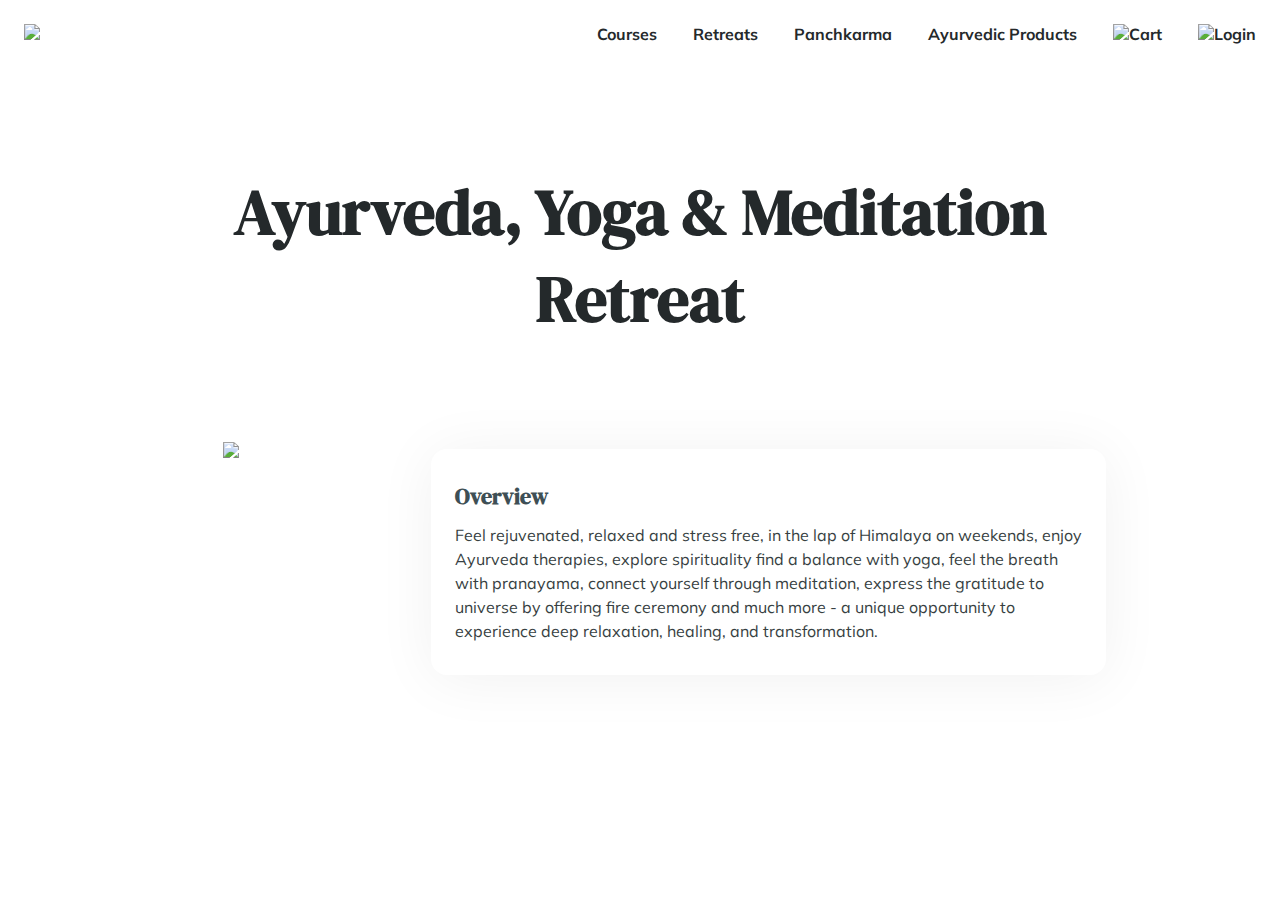
==== retreat.html @ 2ec1c928 "Add files via upload" ====
<!DOCTYPE html>
<html>
    <head><link rel="stylesheet" href="retreat.css">

        <link rel="preconnect" href="https://fonts.googleapis.com">
        <link rel="preconnect" href="https://fonts.gstatic.com" crossorigin>
        <link href="https://fonts.googleapis.com/css2?family=DM+Serif+Display&family=Mulish:wght@400;500;600;700;800;900&display=swap" rel="stylesheet">
        
    </head>
    <body>
        
        <div class="top-navigation-bar">
            
            <!-- Logo -->
            <div>
                <img class="logo" src="images/logo.svg"/>
            </div>
            
            <!-- Primary Nav  -->
            <nav>
                <a href="#">Courses</a>
                <a href="#">Retreats</a>
                <a href="#">Panchkarma</a>
                <a href="#">Ayurvedic Products</a>
            
                <a class="cart" href=""><img src="images/noun_cart_1234598.svg"/>Cart</a>
                <a class="login" href="#"><img src="images/noun_User_2328155.svg"/>Login</a>
            </nav>

        </div>

        <div class="container top-header">
            
            <h1>Ayurveda, Yoga & Meditation Retreat</h1>

            

            <div class="overview-section">
                
                <div class="overvie-image-area">
                    <img src="images/yogagirl-1.png"/>
                </div>

                <div class="overview-content-box">
                    <h4 id="overview">Overview</h4>
                    <p>
                        Feel rejuvenated, relaxed and stress free, in the lap of Himalaya on weekends, 
                        enjoy Ayurveda therapies, explore spirituality find a balance with yoga, 
                        feel the breath with pranayama, connect yourself through meditation, express the
                        gratitude to universe by offering fire ceremony and much more - a unique opportunity 
                        to experience deep relaxation, healing, and transformation. 
                    </p>
                </div>
            </div>
            

        
        </div>

        <div class="page-navigation-box">
            <div class="page-navigation-items container">
                <a class="page-navigation-item-selected" href="#">Highlights</a>
                <a href="#">Program</a>
                <a href="#">Schedule</a>
                <a href="#">Accomodation</a>
                <a href="#">Food</a>
                <a href="#">Inclusion & Exclusions</a>
                <a href="#">Location</a>
                <a href="#">Things to do</a>
                <a href="#">Cancellation Policy</a>
            </div>

        </div>

        
        <div class="highlight-section">
            <img src="images/highlight-section.svg" alt="">
        </div>

        <div class="program-section">
            <img src="images/program-section.svg" alt="">
        </div>







        
    </body>
</html>
---- retreat.css ----
body{
    margin: 0;
    padding: 0;
    font-family: 'Mulish', sans-serif;
    
}


.top-navigation-bar{
    display: flex;
    justify-content: space-between;
    padding: 1.5rem;

}

.logo{
    width: 10em;
}

nav a{
    margin-left: 2em;
    text-decoration: none;
    color: #24292B;
    font-weight: 700;
}


.top-header{
    margin-top: 24px;
    text-align: center;
}

h1{
    font-family: 'DM Serif Display', serif;
    font-size: 4rem;
    text-align: center;
    color: #24292B;
    max-width: 922px;
    margin: 0 auto;
    margin-top: 100px;
}

h4{
    font-family: 'DM Serif Display', serif;
    font-size: 22px;
    color: #3E4F55;
    margin: 0;
    margin-bottom: 12px;
}


.overview-section{
 display: flex;
 align-items: center;
 justify-content: center;
 margin-top: 100px;

}

.overvie-image-area{
    position: relative;
    width: 256px;
    height: 239px;
}

.overview-section img{
    position: absolute;
    left: 48px;
}


.overview-section p{
    margin: 0;
    color: #373F42;
    font-size: 1rem;
    line-height: 1.5rem;
    
}



.overview-content-box{
    width: 675px;
    flex-direction: column;
    padding: 32px 24px;
    text-align: left;
    box-shadow: 0px 4px 60px rgba(0, 0, 0, 0.06);
    border-radius: 16px;
    box-sizing: border-box;
}



.container{
    margin: 0 auto;
    max-width: 1076px;
}

.page-navigation-box{
    height: 48px;
    width: 100%;
    background-color: white;
    filter: drop-shadow(0px 4px 60px rgba(0, 0, 0, 0.06));
    align-items: center;
    margin-top: 100px;
    position: fixed;
    top: 0;
    display: none;
}

.page-navigation-items{
    display: flex;
    flex-direction: row;
    justify-content: space-between;
    align-items: center;
    margin: 0 auto;
    height: 48px;
    width: 1076px;
}

.page-navigation-items a{
    text-decoration: none;
    color:#3E4F55;
    font-weight: 700;
}

.page-navigation-items .page-navigation-item-selected{
    background-color: #11B0A1;
    padding: 15px 12px;
    color: white;
    
}


.highlight-section{
    margin: 0 auto;
    text-align: center;
    margin-top: 100px;

}

.program-section{
    margin: 0 auto;
    text-align: center;
    margin-top: 100px;

}
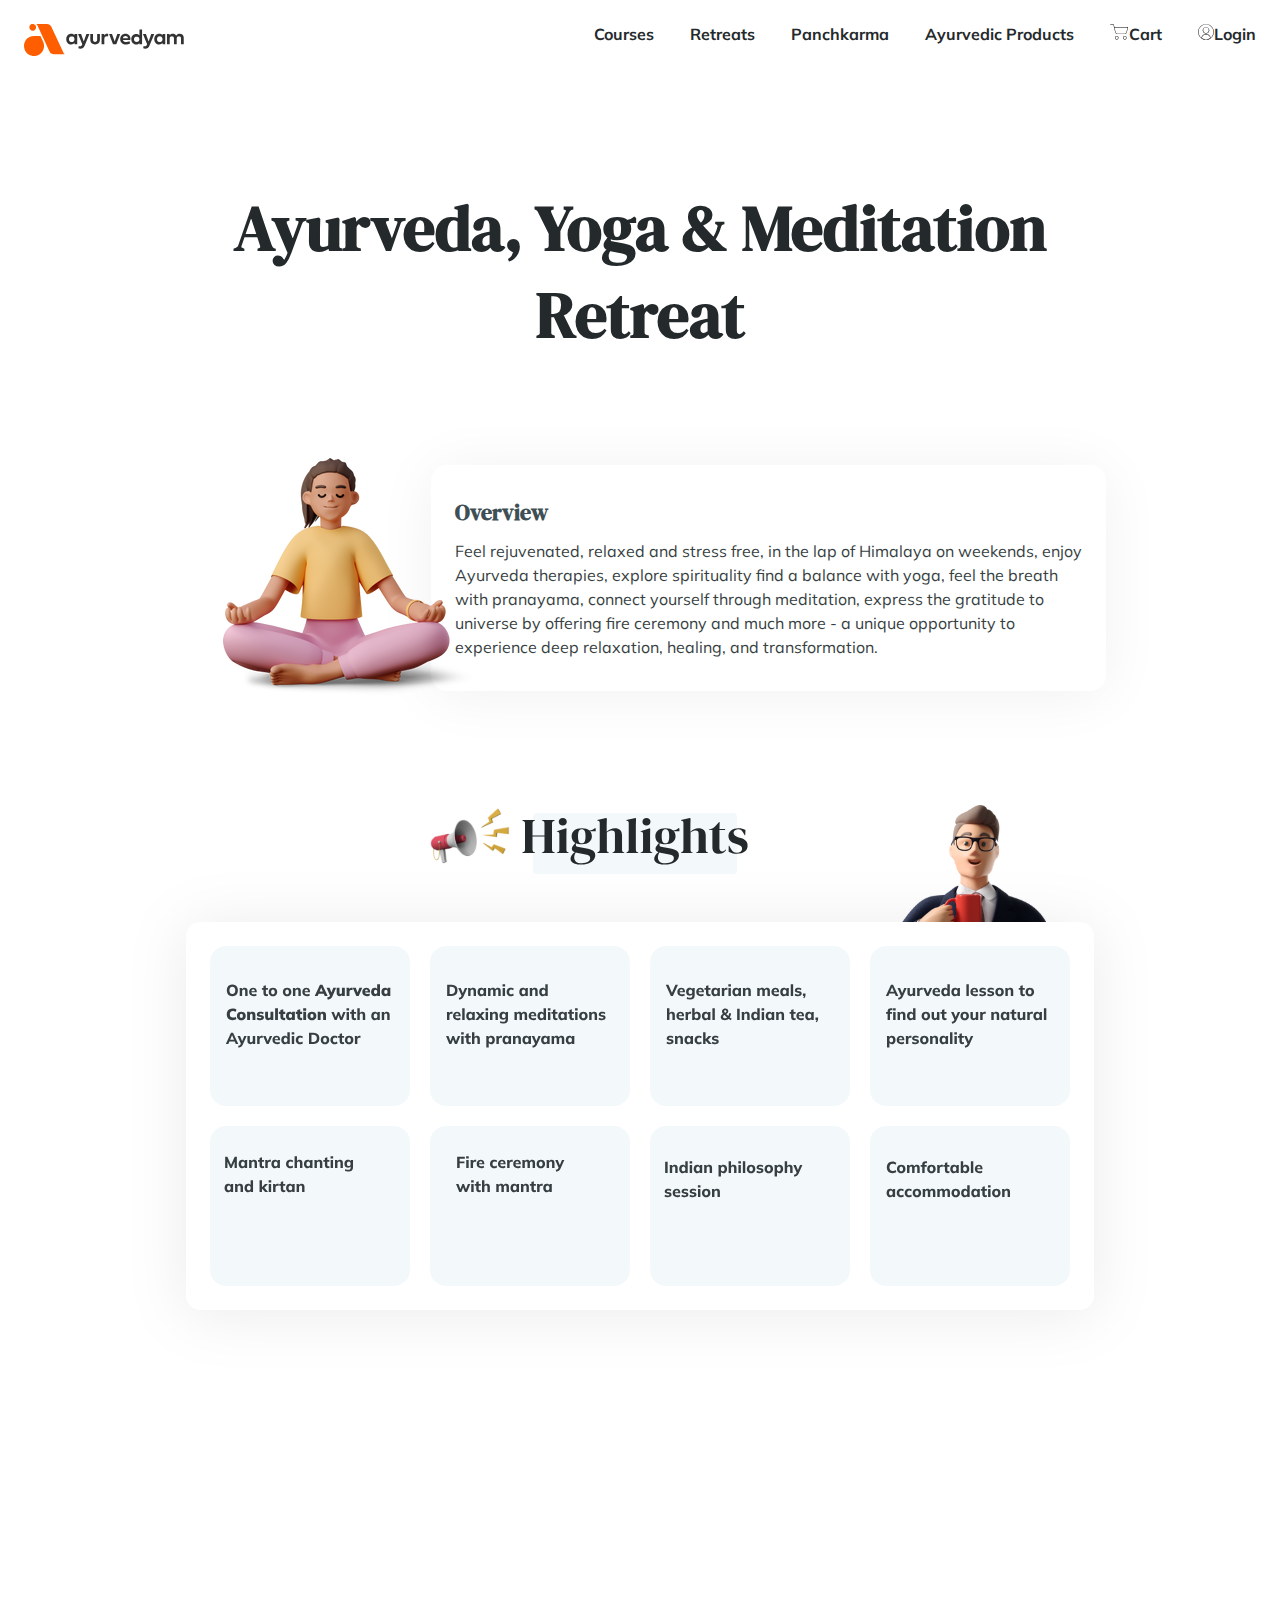
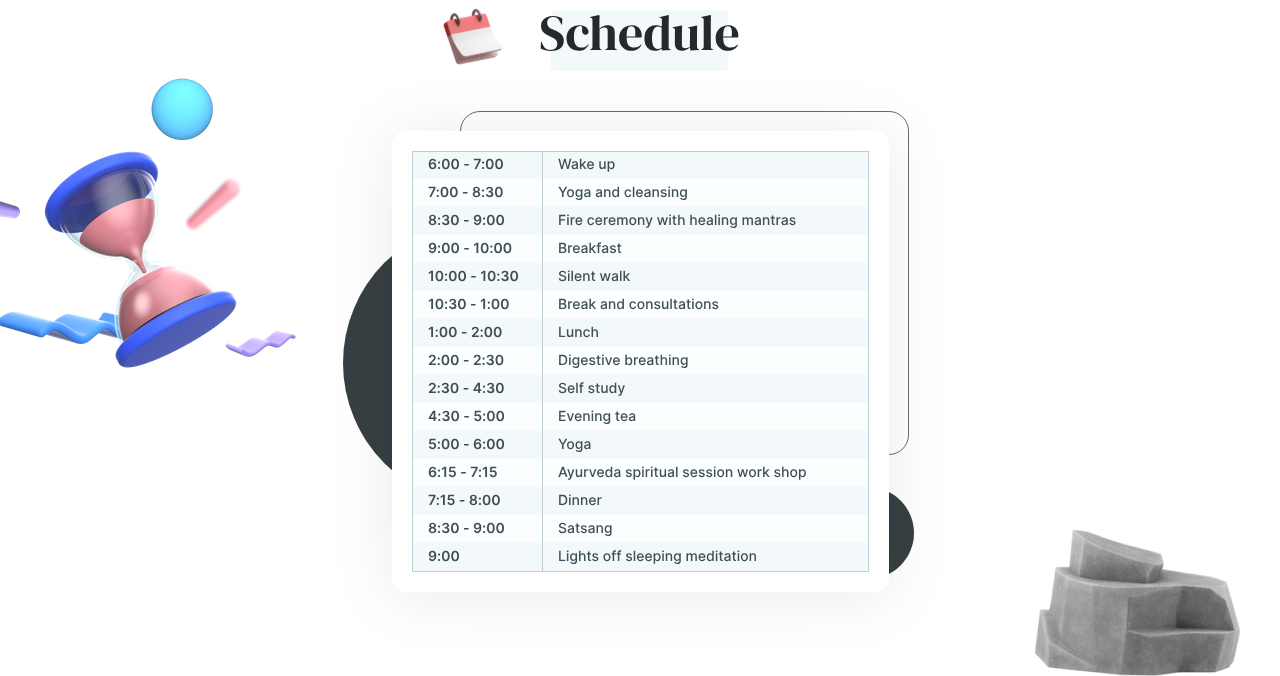
==== commit 215bd830: "Add files via upload" ====
--- a/retreat.html
+++ b/retreat.html
@@ -77,9 +77,25 @@
             <img src="images/highlight-section.svg" alt="">
         </div>
 
+       
         <div class="program-section">
             <img src="images/program-section.svg" alt="">
         </div>
+
+       
+        <div class="schedule">
+            <div class="background-elements">
+                <img class="glasshour-img" src="images/processing-2872696-2409412.png"/>
+                <img class="rock-img" src="images/business-3d-mountain-rocks.png"/>
+            </div>
+
+
+            <div class="program-section">
+                <img src="images/schedule-section.svg" alt="">
+            </div>
+        </div>
+
+
 
 
 
--- a/retreat.css
+++ b/retreat.css
@@ -146,3 +146,24 @@
 
 }
 
+
+.background-elements{
+    width: 100%;
+    height: 678px;
+    position: absolute;
+    display: flex;
+    justify-content: space-between;
+
+}
+.rock-img{
+    width: 205px;
+    height: 146px;
+    align-self: flex-end;
+    margin-right: 40px;
+    
+}
+
+.glasshour-img{
+    height: 450px;
+
+}
